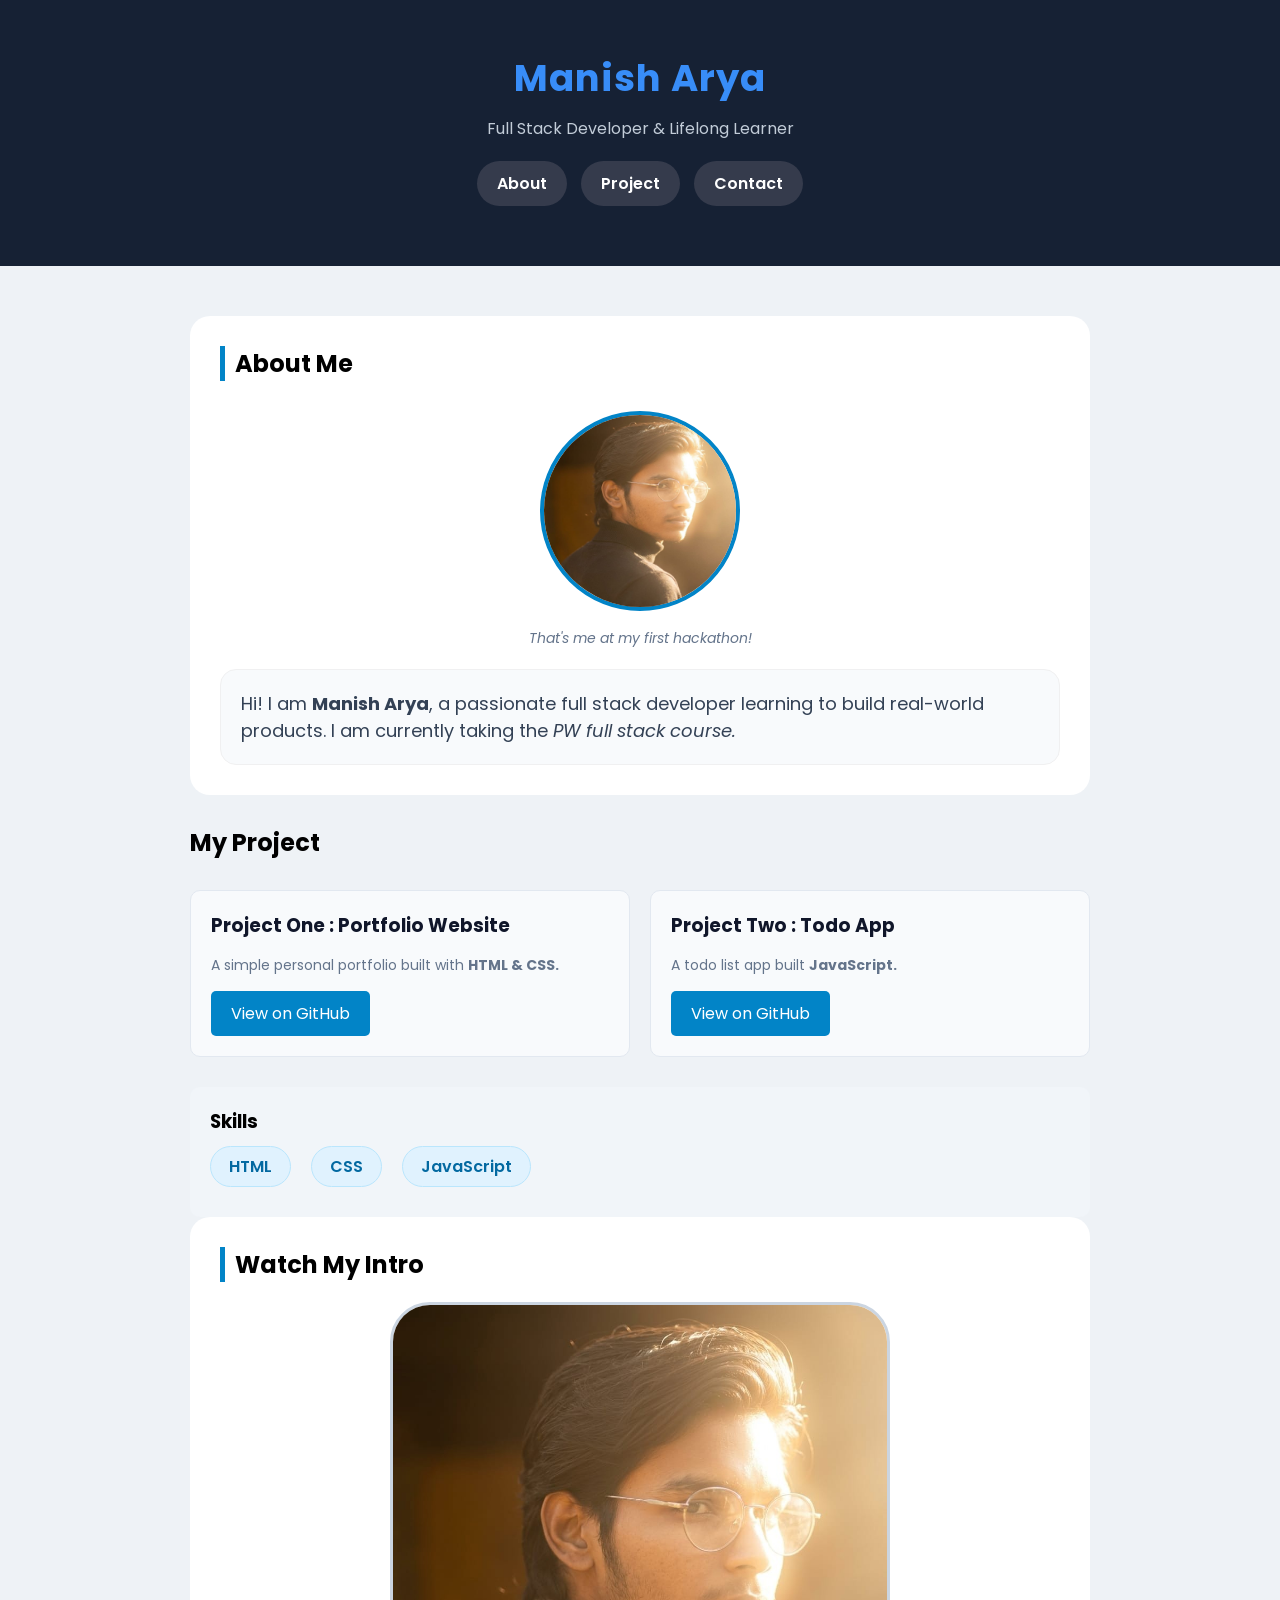
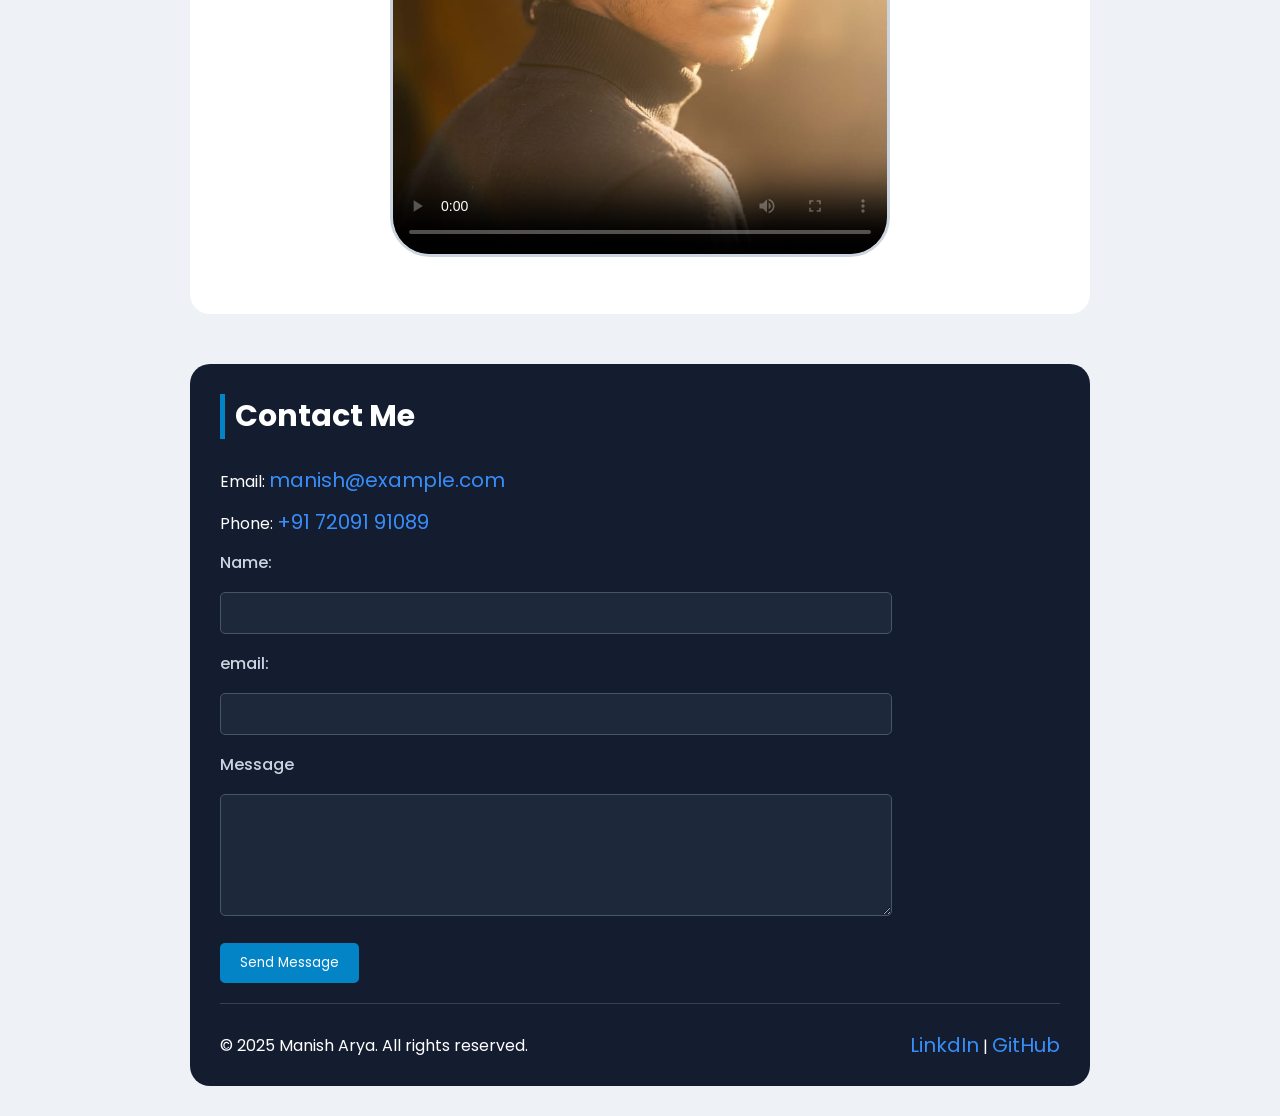
==== portfolio.html @ 181c70b7 "my first portfolio" ====
<!DOCTYPE html>
<html lang="en">

<head>
    <meta charset="UTF-8">
    <meta name="viewport" content="width=device-width, initial-scale=1.0">
    <title>Manish Arya | portfolio</title>
    <link rel="stylesheet" href="style.css">
</head>

<body>

    <header>
        <h1>Manish Arya</h1>

        <p>Full Stack Developer & Lifelong Learner</p>
        <nav>
            <a href="#about">About</a>
            <a href="#Project">Project</a>
            <a href="#intro">Contact</a>
        </nav>
    </header>

    <main>

        <section id="about">
            <h2>About Me</h2>
            <figure>
                <img src="MM_Image.png" width="200px" height="200px" alt="">
                <figcaption>That's me at my first hackathon!</figcaption>
            </figure>
            <p>Hi! I am <strong>Manish Arya</strong>, a passionate full stack developer learning to build real-world
                products. I am currently taking the <em>PW full stack course.</em></p>
        </section>

        <section id="Project">
            <h2>My Project</h2>
            <div id="projects-card">
                <article>
                    <h3>Project One : Portfolio Website</h3>
                    <p>A simple personal portfolio built with <strong>HTML & CSS.</strong></p>
                    <a href="https://github.com/Nishantsaini2331">View on GitHub</a>
                </article>

                <article>
                    <h3>Project Two : Todo App</h3>
                    <p>A todo list app built <strong>JavaScript.</strong></p>
                    <a href="https://github.com/Nishantsaini2331">View on GitHub</a>
                </article>

            </div>

            <div id="skills">
                <h3>Skills</h3>
                <ul>
                    <li>HTML</li>
                    <li>CSS</li>
                    <li>JavaScript</li>
                </ul>
            </div>

        </section>


        <section id="intro">
            <h2>Watch My Intro</h2>
            <video src="video.mp4" width="500px" height="300px" controls poster="MM_Image.png"></video>
        </section>


    </main>

    <footer>
        <h2>Contact Me</h2>

        <p>Email: <a href="mailto:manish@example.com">manish@example.com</a></p>
        <p>Phone: <a href="tel:+91 72091 91089">+91 72091 91089</a></p>

        <form action="">

            <label for="Name">Name: </label>
            <input type="text" id="name">

            <br>

            <label for="email">email: </label>
            <input type="email" id="email">

            <br>

            <label for="message">Message</label>
            <textarea name="message" id="message" rows="5" cols="40"></textarea>

            <br>
            <button type="submit">Send Message</button>
        </form>


        <div id="lower-footer">
            <p>&copy; 2025 Manish Arya. All rights reserved.</p>
            <p>
                <a href="">LinkdIn</a> | <a href="https//github.com/Nishantsaini2331:">GitHub</a>
            </p>
        </div>
    </footer>


</body>


</html>
---- style.css ----
@import url('https://fonts.googleapis.com/css2?family=Chewy&family=Crafty+Girls&family=Edu+VIC+WA+NT+Hand:wght@400..700&family=Emilys+Candy&family=Poppins:ital,wght@0,100;0,200;0,300;0,400;0,500;0,600;0,700;0,800;0,900;1,100;1,200;1,300;1,400;1,500;1,600;1,700;1,800;1,900&family=Shadows+Into+Light&family=Slabo+13px&display=swap');


* {
    padding: 0;
    margin: 0;
    box-sizing: border-box;
    font-family: "Poppins", sans-serif;
}

body {
    background-color: #EEF2F6;
}

header {
    background-color: #162134;
    color: white;
    text-align: center;
    padding: 50px 0;
}

h1 {
    color: #388DF8;
    font-size: 37px;
    letter-spacing: 1px;
}

header p {
    color: #C2CCD8;
    padding: 10px 0;
}

header nav a {
    display: inline-block;
    text-decoration: none;
    background-color: #353b4c;
    color: white;
    border-radius: 30px;
    padding: 10px 20px;
    margin: 10px 5px;
    font-weight: 600;
}

header nav a:hover {
    background-color: #0284C7;
}

main {
    margin: 50px auto;
    /* background-color: white; */
    max-width: 900px;
}

#about,
#project,
#intro {
    background-color: white;
    padding: 30px;
    border-radius: 20px;
    margin-bottom: 30px;
}


#about h2,
#project h2,
#intro h2 {
    border-left: 5px solid #0284C7;
    padding-left: 10px;

}

#about figure {
    text-align: center;
    padding: 20px 0;
}


#about figure img {
    border-radius: 50%;
    border: 4px solid #0284C7;
    margin: 10px 0;
    transition: all 1s;
}

#about figure img:hover {
    transform: scale(1.1);
    box-shadow: 0px 10px 10px rgba(0, 0, 0, 0.101);
}

#about figure figcaption {
    color: #64748B;
    font-style: italic;
    font-size: 14px;

}

#about p {
    border-radius: 16px;
    background-color: #F8FAFC;
    padding: 20px;
    border: 1px solid #f0f0f1;
    font-size: 18px;
    color: #334155;

}


#projects-card {
    display: flex;
    gap: 20px;
    margin: 30px 0;
    flex-wrap: wrap;
}


#projects-card article {
    flex: 1;
    background-color: #F8FAFC;
    border-radius: 10px;
    padding: 20px;
    /* display: flex;
    flex-direction: column;
    gap: 10px; */
    border: 1px solid #E2E8F0;
    color: #10162A;
    transition: all 0.5s;
}

#projects-card article:hover {
    transform: translateY(-5px);
    box-shadow: 0px 10px 10px rgba(0, 0, 0, 0.101);
}

#projects-card article p {
    font-size: 14px;
    color: #64748B;
    margin: 15px 0;
}


#projects-card article a {
    border-radius: 5px;
    background-color: #0284C7;
    padding: 10px 20px;
    display: inline-block;
    color: white;
    text-decoration: none;
}

#skills {
    background-color: #F1F5F9;
    border-radius: 10px;
    padding: 20px;
}

#skills ul {
    list-style-type: none;
    display: flex;
    gap: 20px;
    padding: 10px 0;
    flex-wrap: wrap;
}

#skills ul li {
    background-color: #E0F2FE;
    border-radius: 30px;
    border: 1px solid #BAE6FD;
    padding: 7px 18px;
    color: #0369A1;
    font-weight: 600;
}

#intro {
    text-align: center;
}

#intro h2 {
    text-align: left;
}

#intro video {
    margin: 20px 0;
    /* padding: 30px; */
    object-fit: cover;
    max-width: 100%;
    height: auto;
    border-radius: 40px;
    border: 3px solid #CBD5E1;
}

footer {
    margin: 50px auto;
    max-width: 900px;
    background-color: #141D30;
    padding: 30px 30px 0;
    border-radius: 20px;
    margin-bottom: 30px;
}

footer h2 {
    border-left: 5px solid #0284C7;
    padding-left: 10px;
    color: white;
    font-size: 30px;
    margin-bottom: 20px;
}

footer p {
    color: white;
    padding: 6px 0;
}

footer p a {
    text-decoration: none;
    color: #388DF8;
    font-size: 20px;
}

footer p a:hover {
    text-decoration: underline;
    color: #388DF8;
}

form label {
    display: block;
    margin: 7px 0;
    color: #CBD5E1;
    font-weight: 500;
}

form {
    max-width: 80%;
}

form input[type="text"],
form input[type="email"],
textarea {
    width: 100%;
    background-color: #1E283B;
    outline: none;
    border: 1px solid #475569;
    border-radius: 5px;
    padding: 10px 20px;
    color: white;
    margin: 10px 0;
}

form button {
    background-color: #0284C7;
    border-radius: 5px;
    padding: 10px 20px;
    display: inline-block;
    color: white;
    outline: none;
    border: none;
    margin: 10px 0;
}

#lower-footer {
    display: flex;
    justify-content: space-between;
    align-items: center;
    flex-wrap: wrap;
    border-top: 1px solid rgba(128, 128, 128, 0.348);
    padding: 20px 0;
    margin-top: 10px;
}
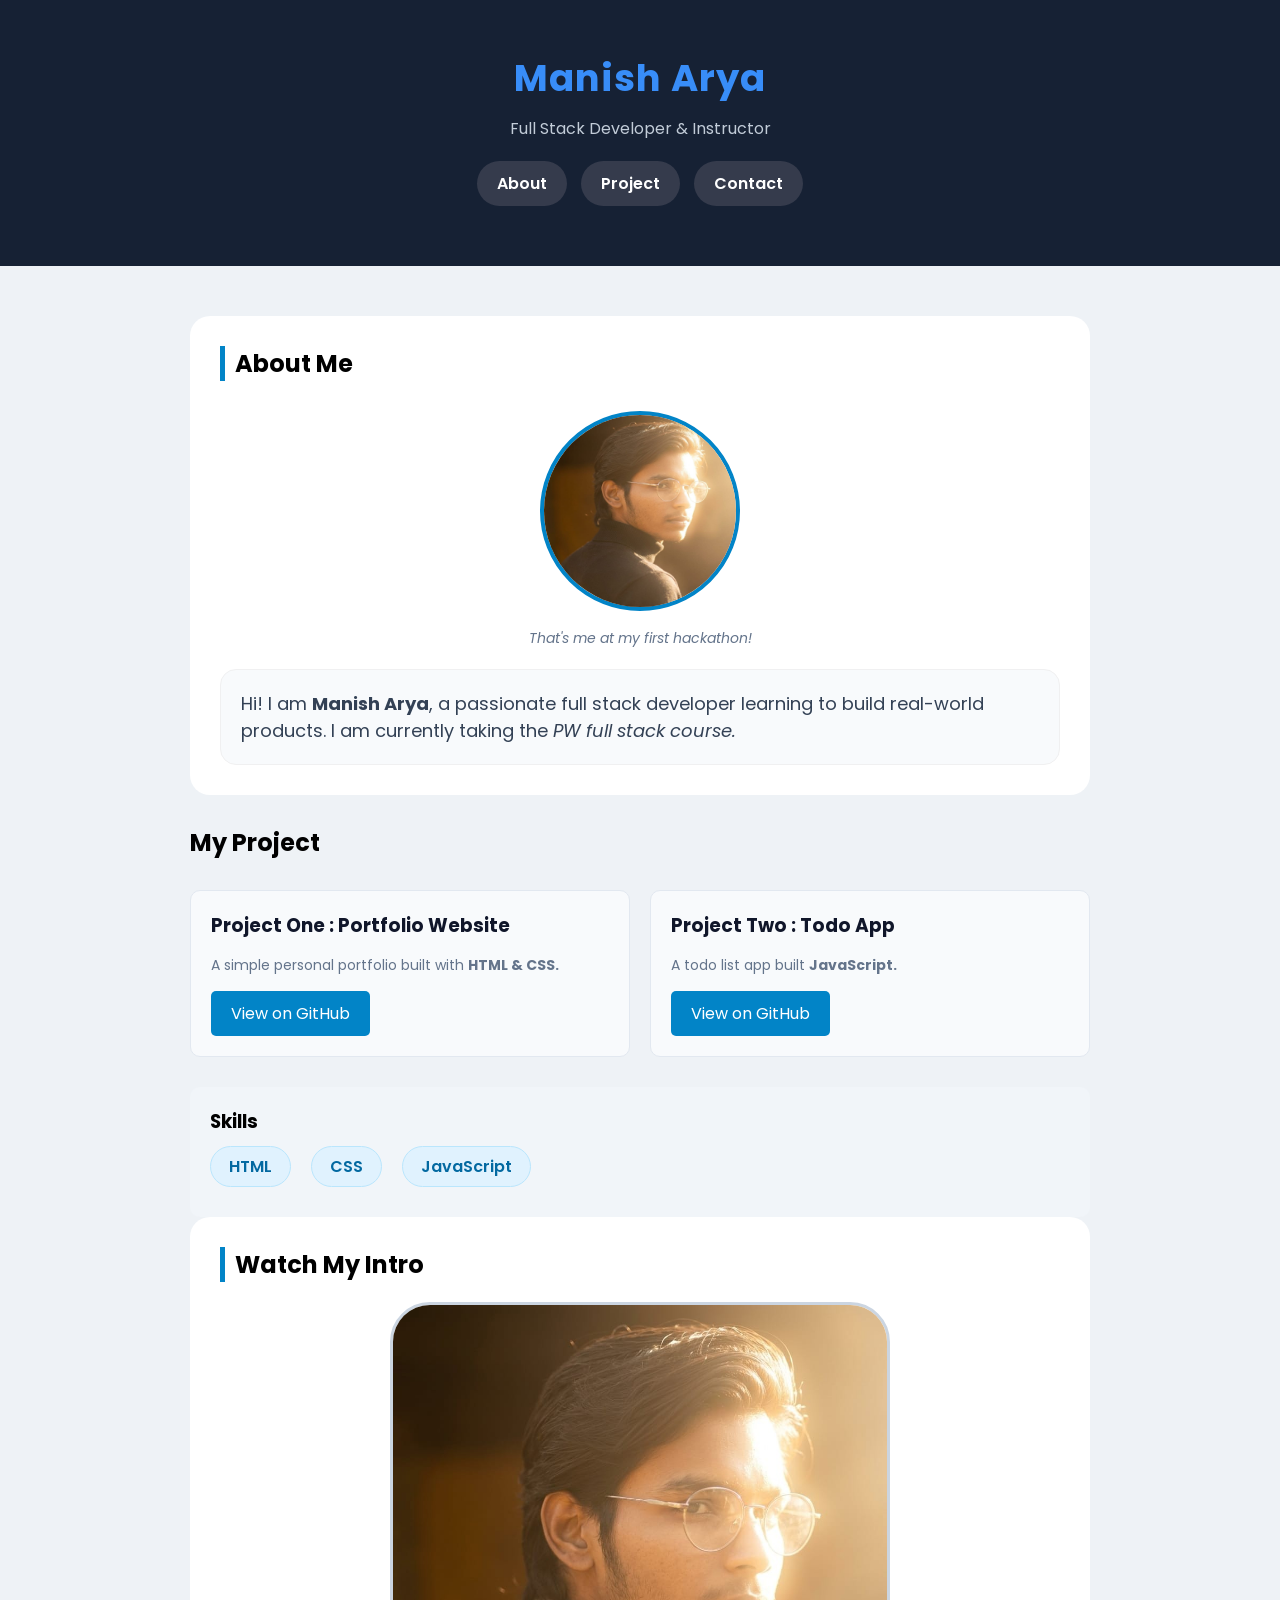
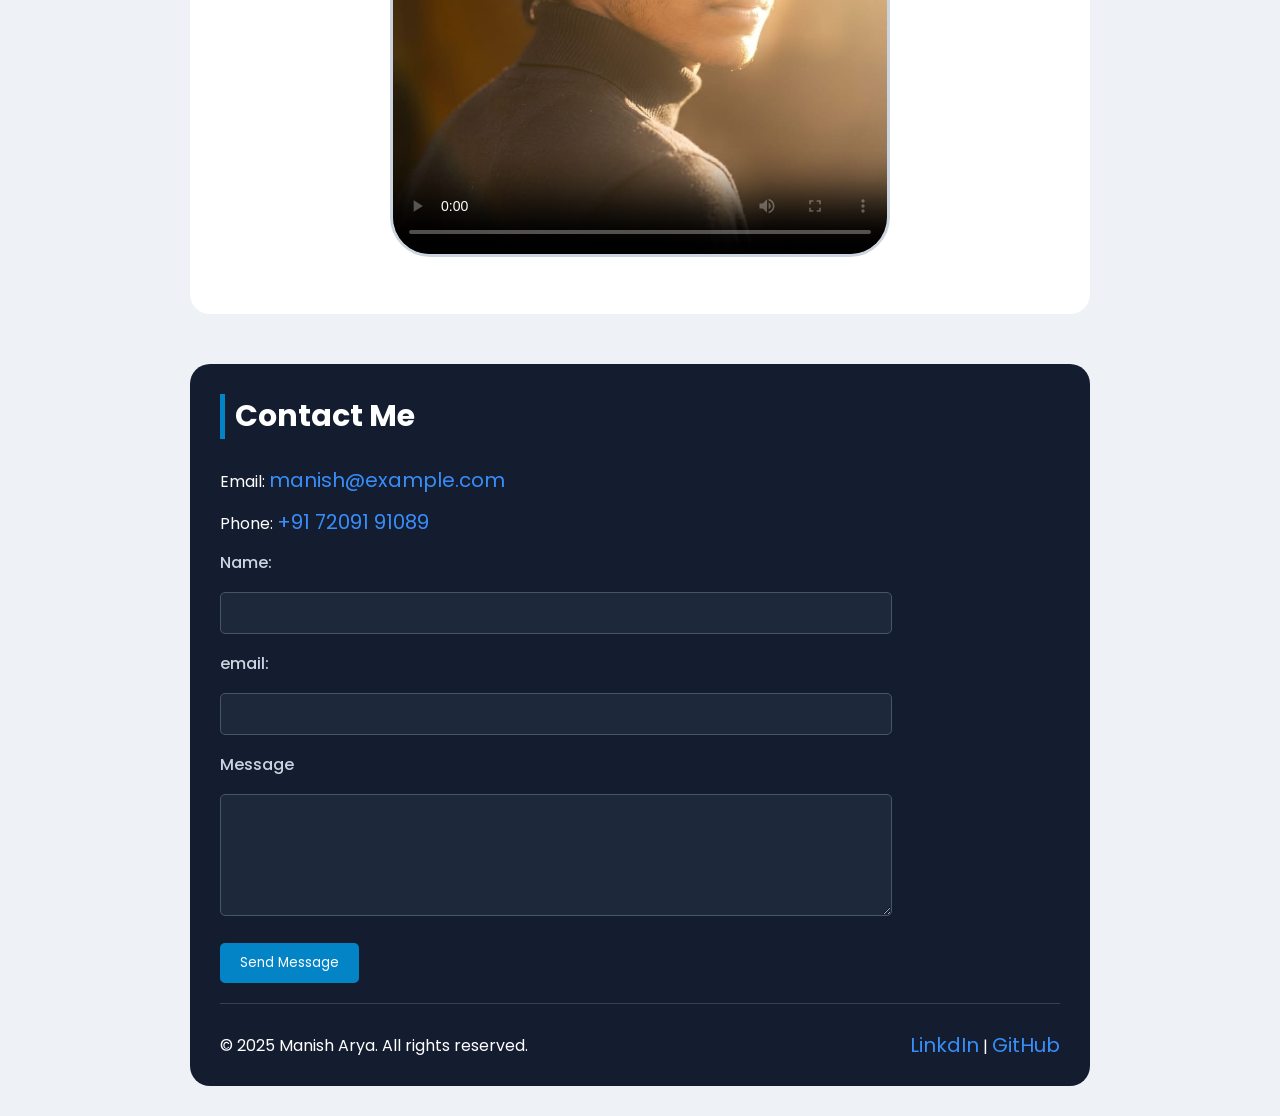
==== commit 2a120cf0: "change description" ====
--- a/portfolio.html
+++ b/portfolio.html
@@ -13,7 +13,7 @@
     <header>
         <h1>Manish Arya</h1>
 
-        <p>Full Stack Developer & Lifelong Learner</p>
+        <p>Full Stack Developer & Instructor</p>
         <nav>
             <a href="#about">About</a>
             <a href="#Project">Project</a>
